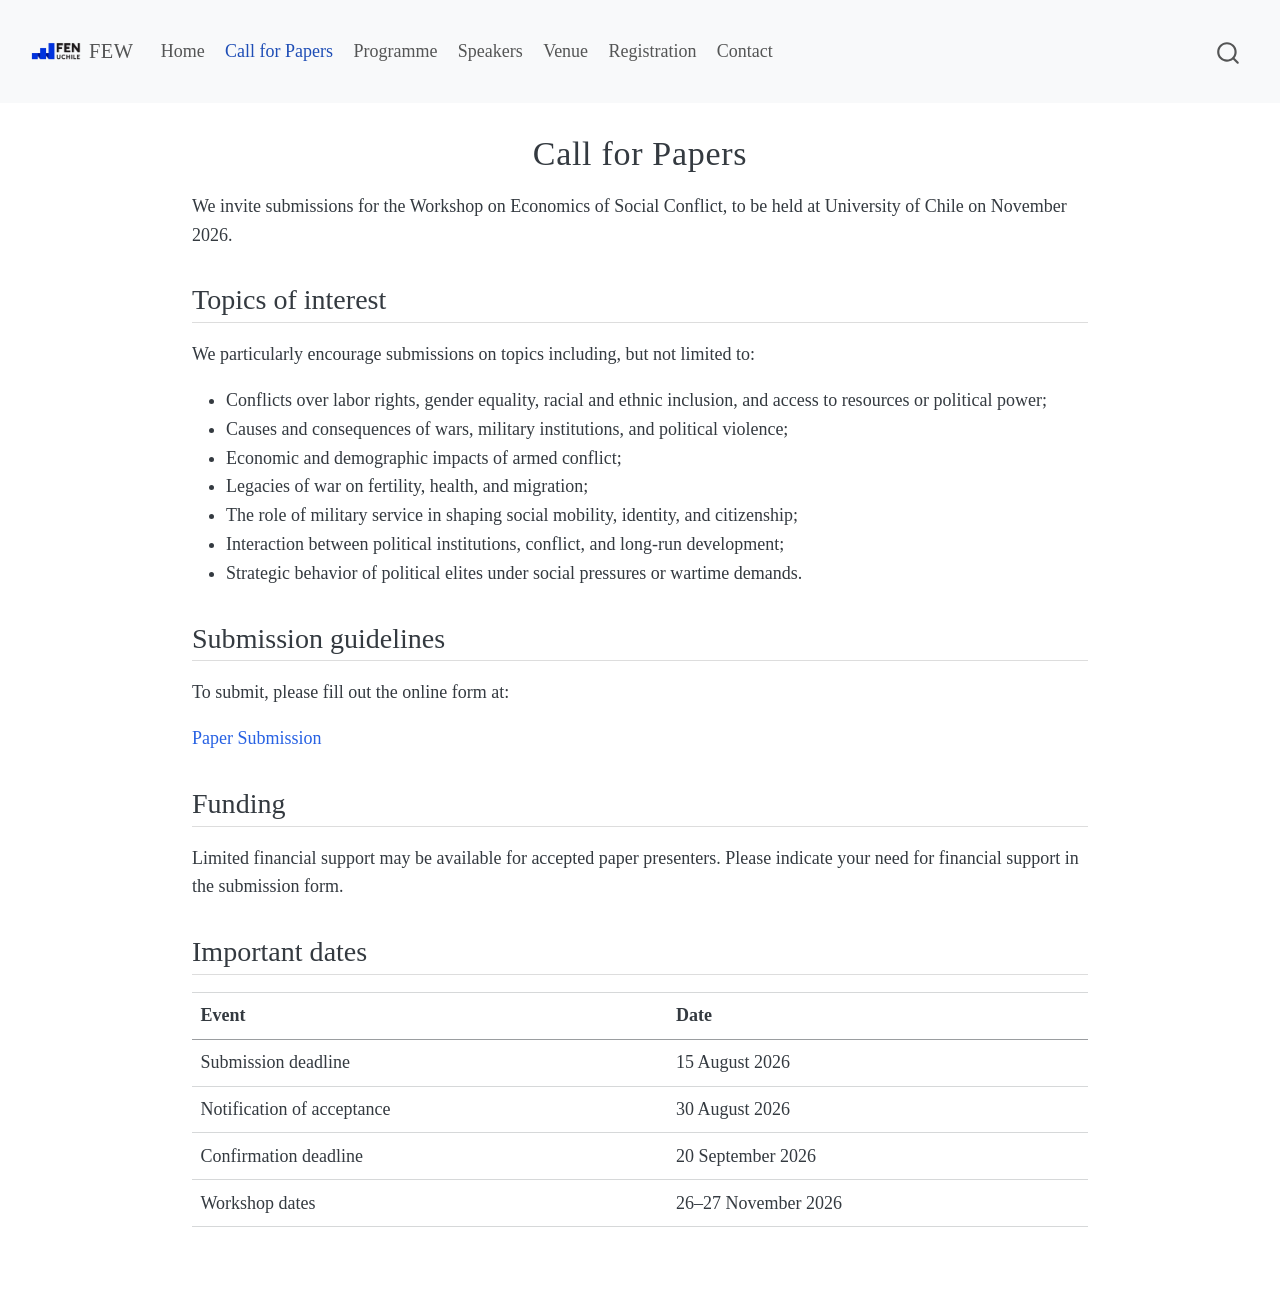
==== docs/call-for-papers.html @ 409d8952 "Add speaker photos" ====
<!DOCTYPE html>
<html xmlns="http://www.w3.org/1999/xhtml" lang="en" xml:lang="en"><head>

<meta charset="utf-8">
<meta name="generator" content="quarto-1.9.38">

<meta name="viewport" content="width=device-width, initial-scale=1.0, user-scalable=yes">


<title>Call for Papers – FEW</title>
<style>
/* Default styles provided by pandoc.
** See https://pandoc.org/MANUAL.html#variables-for-html for config info.
*/
code{white-space: pre-wrap;}
span.smallcaps{font-variant: small-caps;}
div.columns{display: flex; gap: min(4vw, 1.5em);}
div.column{flex: auto; overflow-x: auto;}
div.hanging-indent{margin-left: 1.5em; text-indent: -1.5em;}
ul.task-list{list-style: none;}
ul.task-list li input[type="checkbox"] {
  width: 0.8em;
  margin: 0 0.8em 0.2em -1em; /* quarto-specific, see https://github.com/quarto-dev/quarto-cli/issues/4556 */ 
  vertical-align: middle;
}
</style>


<script src="site_libs/quarto-nav/quarto-nav.js"></script>
<script src="site_libs/quarto-nav/headroom.min.js"></script>
<script src="site_libs/clipboard/clipboard.min.js"></script>
<script src="site_libs/quarto-search/autocomplete.umd.js"></script>
<script src="site_libs/quarto-search/fuse.min.js"></script>
<script src="site_libs/quarto-search/quarto-search.js"></script>
<meta name="quarto:offset" content="./">
<script src="site_libs/quarto-html/quarto.js" type="module"></script>
<script src="site_libs/quarto-html/tabsets/tabsets.js" type="module"></script>
<script src="site_libs/quarto-html/popper.min.js"></script>
<script src="site_libs/quarto-html/tippy.umd.min.js"></script>
<script src="site_libs/quarto-html/anchor.min.js"></script>
<link href="site_libs/quarto-html/tippy.css" rel="stylesheet">
<link href="site_libs/quarto-html/quarto-syntax-highlighting-15634bcf2e68342d4ad2dfa704d543f6.css" rel="stylesheet" id="quarto-text-highlighting-styles">
<script src="site_libs/bootstrap/bootstrap.min.js"></script>
<link href="site_libs/bootstrap/bootstrap-icons.css" rel="stylesheet">
<link href="site_libs/bootstrap/bootstrap-a0f9fd0d421825b736dc1bbcbcba2219.min.css" rel="stylesheet" append-hash="true" id="quarto-bootstrap" data-mode="light">
<script id="quarto-search-options" type="application/json">{
  "location": "navbar",
  "copy-button": false,
  "collapse-after": 3,
  "panel-placement": "end",
  "type": "overlay",
  "limit": 50,
  "keyboard-shortcut": [
    "f",
    "/",
    "s"
  ],
  "show-item-context": false,
  "language": {
    "search-no-results-text": "No results",
    "search-matching-documents-text": "matching documents",
    "search-copy-link-title": "Copy link to search",
    "search-hide-matches-text": "Hide additional matches",
    "search-more-match-text": "more match in this document",
    "search-more-matches-text": "more matches in this document",
    "search-clear-button-title": "Clear",
    "search-text-placeholder": "",
    "search-detached-cancel-button-title": "Cancel",
    "search-submit-button-title": "Submit",
    "search-label": "Search"
  }
}</script>


<link rel="stylesheet" href="styles.css">
</head>

<body class="nav-fixed quarto-light">

<div id="quarto-search-results"></div>
  <header id="quarto-header" class="headroom fixed-top">
    <nav class="navbar navbar-expand-lg " data-bs-theme="dark">
      <div class="navbar-container container-fluid">
      <div class="navbar-brand-container mx-auto">
    <a href="./index.html" class="navbar-brand navbar-brand-logo">
    <img src="./images/logo-university.png" alt="" class="navbar-logo light-content">
    <img src="./images/logo-university.png" alt="" class="navbar-logo dark-content">
    </a>
    <a class="navbar-brand" href="./index.html">
    <span class="navbar-title">FEW</span>
    </a>
  </div>
            <div id="quarto-search" class="" title="Search"></div>
          <button class="navbar-toggler" type="button" data-bs-toggle="collapse" data-bs-target="#navbarCollapse" aria-controls="navbarCollapse" role="menu" aria-expanded="false" aria-label="Toggle navigation" onclick="if (window.quartoToggleHeadroom) { window.quartoToggleHeadroom(); }">
  <span class="navbar-toggler-icon"></span>
</button>
          <div class="collapse navbar-collapse" id="navbarCollapse">
            <ul class="navbar-nav navbar-nav-scroll me-auto">
  <li class="nav-item">
    <a class="nav-link" href="./index.html"> 
<span class="menu-text">Home</span></a>
  </li>  
  <li class="nav-item">
    <a class="nav-link active" href="./call-for-papers.html" aria-current="page"> 
<span class="menu-text">Call for Papers</span></a>
  </li>  
  <li class="nav-item">
    <a class="nav-link" href="./programme.html"> 
<span class="menu-text">Programme</span></a>
  </li>  
  <li class="nav-item">
    <a class="nav-link" href="./speakers.html"> 
<span class="menu-text">Speakers</span></a>
  </li>  
  <li class="nav-item">
    <a class="nav-link" href="./venue.html"> 
<span class="menu-text">Venue</span></a>
  </li>  
  <li class="nav-item">
    <a class="nav-link" href="./registration.html"> 
<span class="menu-text">Registration</span></a>
  </li>  
  <li class="nav-item">
    <a class="nav-link" href="./contact.html"> 
<span class="menu-text">Contact</span></a>
  </li>  
</ul>
          </div> <!-- /navcollapse -->
            <div class="quarto-navbar-tools">
</div>
      </div> <!-- /container-fluid -->
    </nav>
</header>
<!-- content -->
<div id="quarto-content" class="quarto-container page-columns page-rows-contents page-layout-full page-navbar">
<!-- sidebar -->
<!-- margin-sidebar -->
    
<!-- main -->
<main class="content column-page" id="quarto-document-content">

<header id="title-block-header" class="quarto-title-block default">
<div class="quarto-title">
<h1 class="title">Call for Papers</h1>
</div>



<div class="quarto-title-meta column-page">

    
  
    
  </div>
  


</header>


<p>We invite submissions for the Workshop on Economics of Social Conflict, to be held at University of Chile on November 2026.</p>
<section id="topics-of-interest" class="level2">
<h2 class="anchored" data-anchor-id="topics-of-interest">Topics of interest</h2>
<p>We particularly encourage submissions on topics including, but not limited to:</p>
<ul>
<li>Conflicts over labor rights, gender equality, racial and ethnic inclusion, and access to resources or political power;</li>
<li>Causes and consequences of wars, military institutions, and political violence;</li>
<li>Economic and demographic impacts of armed conflict;</li>
<li>Legacies of war on fertility, health, and migration;</li>
<li>The role of military service in shaping social mobility, identity, and citizenship;</li>
<li>Interaction between political institutions, conflict, and long-run development;</li>
<li>Strategic behavior of political elites under social pressures or wartime demands.</li>
</ul>
</section>
<section id="submission-guidelines" class="level2">
<h2 class="anchored" data-anchor-id="submission-guidelines">Submission guidelines</h2>
<p>To submit, please fill out the online form at:</p>
<p><a href="https://docs.google.com/forms/d/e/1FAIpQLSemsPAlK0nQ_QhdNoiLxHG3oli-oVkK5oGdV4VPwwL_C8TURw/viewform?usp=dialog">Paper Submission</a></p>
</section>
<section id="funding" class="level2">
<h2 class="anchored" data-anchor-id="funding">Funding</h2>
<p>Limited financial support may be available for accepted paper presenters. Please indicate your need for financial support in the submission form.</p>
</section>
<section id="important-dates" class="level2">
<h2 class="anchored" data-anchor-id="important-dates">Important dates</h2>
<table class="caption-top table">
<thead>
<tr class="header">
<th>Event</th>
<th>Date</th>
</tr>
</thead>
<tbody>
<tr class="odd">
<td>Submission deadline</td>
<td>15 August 2026</td>
</tr>
<tr class="even">
<td>Notification of acceptance</td>
<td>30 August 2026</td>
</tr>
<tr class="odd">
<td>Confirmation deadline</td>
<td>20 September 2026</td>
</tr>
<tr class="even">
<td>Workshop dates</td>
<td>26–27 November 2026</td>
</tr>
</tbody>
</table>


</section>

</main> <!-- /main -->
<script id="quarto-html-after-body" type="application/javascript">
  window.document.addEventListener("DOMContentLoaded", function (event) {
    const icon = "";
    const anchorJS = new window.AnchorJS();
    anchorJS.options = {
      placement: 'right',
      icon: icon
    };
    anchorJS.add('.anchored');
    const isCodeAnnotation = (el) => {
      for (const clz of el.classList) {
        if (clz.startsWith('code-annotation-')) {                     
          return true;
        }
      }
      return false;
    }
    const onCopySuccess = function(e) {
      // button target
      const button = e.trigger;
      // don't keep focus
      button.blur();
      // flash "checked"
      button.classList.add('code-copy-button-checked');
      var currentTitle = button.getAttribute("title");
      button.setAttribute("title", "Copied!");
      let tooltip;
      if (window.bootstrap) {
        button.setAttribute("data-bs-toggle", "tooltip");
        button.setAttribute("data-bs-placement", "left");
        button.setAttribute("data-bs-title", "Copied!");
        tooltip = new bootstrap.Tooltip(button, 
          { trigger: "manual", 
            customClass: "code-copy-button-tooltip",
            offset: [0, -8]});
        tooltip.show();    
      }
      setTimeout(function() {
        if (tooltip) {
          tooltip.hide();
          button.removeAttribute("data-bs-title");
          button.removeAttribute("data-bs-toggle");
          button.removeAttribute("data-bs-placement");
        }
        button.setAttribute("title", currentTitle);
        button.classList.remove('code-copy-button-checked');
      }, 1000);
      // clear code selection
      e.clearSelection();
    }
    const getTextToCopy = function(trigger) {
      const outerScaffold = trigger.parentElement.cloneNode(true);
      const codeEl = outerScaffold.querySelector('code');
      for (const childEl of codeEl.children) {
        if (isCodeAnnotation(childEl)) {
          childEl.remove();
        }
      }
      return codeEl.innerText;
    }
    const clipboard = new window.ClipboardJS('.code-copy-button:not([data-in-quarto-modal])', {
      text: getTextToCopy
    });
    clipboard.on('success', onCopySuccess);
    if (window.document.getElementById('quarto-embedded-source-code-modal')) {
      const clipboardModal = new window.ClipboardJS('.code-copy-button[data-in-quarto-modal]', {
        text: getTextToCopy,
        container: window.document.getElementById('quarto-embedded-source-code-modal')
      });
      clipboardModal.on('success', onCopySuccess);
    }
      var localhostRegex = new RegExp(/^(?:http|https):\/\/localhost\:?[0-9]*\//);
      var mailtoRegex = new RegExp(/^mailto:/);
        var filterRegex = new RegExp('/' + window.location.host + '/');
      var isInternal = (href) => {
          return filterRegex.test(href) || localhostRegex.test(href) || mailtoRegex.test(href);
      }
      // Inspect non-navigation links and adorn them if external
     var links = window.document.querySelectorAll('a[href]:not(.nav-link):not(.navbar-brand):not(.toc-action):not(.sidebar-link):not(.sidebar-item-toggle):not(.pagination-link):not(.no-external):not([aria-hidden]):not(.dropdown-item):not(.quarto-navigation-tool):not(.about-link)');
      for (var i=0; i<links.length; i++) {
        const link = links[i];
        if (!isInternal(link.href)) {
          // undo the damage that might have been done by quarto-nav.js in the case of
          // links that we want to consider external
          if (link.dataset.originalHref !== undefined) {
            link.href = link.dataset.originalHref;
          }
        }
      }
    function tippyHover(el, contentFn, onTriggerFn, onUntriggerFn) {
      const config = {
        allowHTML: true,
        maxWidth: 500,
        delay: 100,
        arrow: false,
        appendTo: function(el) {
            return el.parentElement;
        },
        interactive: true,
        interactiveBorder: 10,
        theme: 'quarto',
        placement: 'bottom-start',
      };
      if (contentFn) {
        config.content = contentFn;
      }
      if (onTriggerFn) {
        config.onTrigger = onTriggerFn;
      }
      if (onUntriggerFn) {
        config.onUntrigger = onUntriggerFn;
      }
      window.tippy(el, config); 
    }
    const noterefs = window.document.querySelectorAll('a[role="doc-noteref"]');
    for (var i=0; i<noterefs.length; i++) {
      const ref = noterefs[i];
      tippyHover(ref, function() {
        // use id or data attribute instead here
        let href = ref.getAttribute('data-footnote-href') || ref.getAttribute('href');
        try { href = new URL(href).hash; } catch {}
        const id = href.replace(/^#\/?/, "");
        const note = window.document.getElementById(id);
        if (note) {
          return note.innerHTML;
        } else {
          return "";
        }
      });
    }
    const xrefs = window.document.querySelectorAll('a.quarto-xref');
    const processXRef = (id, note) => {
      // Strip column container classes
      const stripColumnClz = (el) => {
        el.classList.remove("page-full", "page-columns");
        if (el.children) {
          for (const child of el.children) {
            stripColumnClz(child);
          }
        }
      }
      stripColumnClz(note)
      if (id === null || id.startsWith('sec-')) {
        // Special case sections, only their first couple elements
        const container = document.createElement("div");
        if (note.children && note.children.length > 2) {
          container.appendChild(note.children[0].cloneNode(true));
          for (let i = 1; i < note.children.length; i++) {
            const child = note.children[i];
            if (child.tagName === "P" && child.innerText === "") {
              continue;
            } else {
              container.appendChild(child.cloneNode(true));
              break;
            }
          }
          if (window.Quarto?.typesetMath) {
            window.Quarto.typesetMath(container);
          }
          return container.innerHTML
        } else {
          if (window.Quarto?.typesetMath) {
            window.Quarto.typesetMath(note);
          }
          return note.innerHTML;
        }
      } else {
        // Remove any anchor links if they are present
        const anchorLink = note.querySelector('a.anchorjs-link');
        if (anchorLink) {
          anchorLink.remove();
        }
        if (window.Quarto?.typesetMath) {
          window.Quarto.typesetMath(note);
        }
        if (note.classList.contains("callout")) {
          return note.outerHTML;
        } else {
          return note.innerHTML;
        }
      }
    }
    for (var i=0; i<xrefs.length; i++) {
      const xref = xrefs[i];
      tippyHover(xref, undefined, function(instance) {
        instance.disable();
        let url = xref.getAttribute('href');
        let hash = undefined; 
        if (url.startsWith('#')) {
          hash = url;
        } else {
          try { hash = new URL(url).hash; } catch {}
        }
        if (hash) {
          const id = hash.replace(/^#\/?/, "");
          const note = window.document.getElementById(id);
          if (note !== null) {
            try {
              const html = processXRef(id, note.cloneNode(true));
              instance.setContent(html);
            } finally {
              instance.enable();
              instance.show();
            }
          } else {
            // See if we can fetch this
            fetch(url.split('#')[0])
            .then(res => res.text())
            .then(html => {
              const parser = new DOMParser();
              const htmlDoc = parser.parseFromString(html, "text/html");
              const note = htmlDoc.getElementById(id);
              if (note !== null) {
                const html = processXRef(id, note);
                instance.setContent(html);
              } 
            }).finally(() => {
              instance.enable();
              instance.show();
            });
          }
        } else {
          // See if we can fetch a full url (with no hash to target)
          // This is a special case and we should probably do some content thinning / targeting
          fetch(url)
          .then(res => res.text())
          .then(html => {
            const parser = new DOMParser();
            const htmlDoc = parser.parseFromString(html, "text/html");
            const note = htmlDoc.querySelector('main.content');
            if (note !== null) {
              // This should only happen for chapter cross references
              // (since there is no id in the URL)
              // remove the first header
              if (note.children.length > 0 && note.children[0].tagName === "HEADER") {
                note.children[0].remove();
              }
              const html = processXRef(null, note);
              instance.setContent(html);
            } 
          }).finally(() => {
            instance.enable();
            instance.show();
          });
        }
      }, function(instance) {
      });
    }
        let selectedAnnoteEl;
        const selectorForAnnotation = ( cell, annotation) => {
          let cellAttr = 'data-code-cell="' + cell + '"';
          let lineAttr = 'data-code-annotation="' +  annotation + '"';
          const selector = 'span[' + cellAttr + '][' + lineAttr + ']';
          return selector;
        }
        const selectCodeLines = (annoteEl) => {
          const doc = window.document;
          const targetCell = annoteEl.getAttribute("data-target-cell");
          const targetAnnotation = annoteEl.getAttribute("data-target-annotation");
          const annoteSpan = window.document.querySelector(selectorForAnnotation(targetCell, targetAnnotation));
          const lines = annoteSpan.getAttribute("data-code-lines").split(",");
          const lineIds = lines.map((line) => {
            return targetCell + "-" + line;
          })
          let top = null;
          let height = null;
          let parent = null;
          if (lineIds.length > 0) {
              //compute the position of the single el (top and bottom and make a div)
              const el = window.document.getElementById(lineIds[0]);
              top = el.offsetTop;
              height = el.offsetHeight;
              parent = el.parentElement.parentElement;
            if (lineIds.length > 1) {
              const lastEl = window.document.getElementById(lineIds[lineIds.length - 1]);
              const bottom = lastEl.offsetTop + lastEl.offsetHeight;
              height = bottom - top;
            }
            if (top !== null && height !== null && parent !== null) {
              // cook up a div (if necessary) and position it 
              let div = window.document.getElementById("code-annotation-line-highlight");
              if (div === null) {
                div = window.document.createElement("div");
                div.setAttribute("id", "code-annotation-line-highlight");
                div.style.position = 'absolute';
                parent.appendChild(div);
              }
              div.style.top = top - 2 + "px";
              div.style.height = height + 4 + "px";
              div.style.left = 0;
              let gutterDiv = window.document.getElementById("code-annotation-line-highlight-gutter");
              if (gutterDiv === null) {
                gutterDiv = window.document.createElement("div");
                gutterDiv.setAttribute("id", "code-annotation-line-highlight-gutter");
                gutterDiv.style.position = 'absolute';
                const codeCell = window.document.getElementById(targetCell);
                const gutter = codeCell.querySelector('.code-annotation-gutter');
                gutter.appendChild(gutterDiv);
              }
              gutterDiv.style.top = top - 2 + "px";
              gutterDiv.style.height = height + 4 + "px";
            }
            selectedAnnoteEl = annoteEl;
          }
        };
        const unselectCodeLines = () => {
          const elementsIds = ["code-annotation-line-highlight", "code-annotation-line-highlight-gutter"];
          elementsIds.forEach((elId) => {
            const div = window.document.getElementById(elId);
            if (div) {
              div.remove();
            }
          });
          selectedAnnoteEl = undefined;
        };
          // Handle positioning of the toggle
      window.addEventListener(
        "resize",
        throttle(() => {
          elRect = undefined;
          if (selectedAnnoteEl) {
            selectCodeLines(selectedAnnoteEl);
          }
        }, 10)
      );
      function throttle(fn, ms) {
      let throttle = false;
      let timer;
        return (...args) => {
          if(!throttle) { // first call gets through
              fn.apply(this, args);
              throttle = true;
          } else { // all the others get throttled
              if(timer) clearTimeout(timer); // cancel #2
              timer = setTimeout(() => {
                fn.apply(this, args);
                timer = throttle = false;
              }, ms);
          }
        };
      }
        // Attach click handler to the DT
        const annoteDls = window.document.querySelectorAll('dt[data-target-cell]');
        for (const annoteDlNode of annoteDls) {
          annoteDlNode.addEventListener('click', (event) => {
            const clickedEl = event.target;
            if (clickedEl !== selectedAnnoteEl) {
              unselectCodeLines();
              const activeEl = window.document.querySelector('dt[data-target-cell].code-annotation-active');
              if (activeEl) {
                activeEl.classList.remove('code-annotation-active');
              }
              selectCodeLines(clickedEl);
              clickedEl.classList.add('code-annotation-active');
            } else {
              // Unselect the line
              unselectCodeLines();
              clickedEl.classList.remove('code-annotation-active');
            }
          });
        }
    const findCites = (el) => {
      const parentEl = el.parentElement;
      if (parentEl) {
        const cites = parentEl.dataset.cites;
        if (cites) {
          return {
            el,
            cites: cites.split(' ')
          };
        } else {
          return findCites(el.parentElement)
        }
      } else {
        return undefined;
      }
    };
    var bibliorefs = window.document.querySelectorAll('a[role="doc-biblioref"]');
    for (var i=0; i<bibliorefs.length; i++) {
      const ref = bibliorefs[i];
      const citeInfo = findCites(ref);
      if (citeInfo) {
        tippyHover(citeInfo.el, function() {
          var popup = window.document.createElement('div');
          citeInfo.cites.forEach(function(cite) {
            var citeDiv = window.document.createElement('div');
            citeDiv.classList.add('hanging-indent');
            citeDiv.classList.add('csl-entry');
            var biblioDiv = window.document.getElementById('ref-' + cite);
            if (biblioDiv) {
              citeDiv.innerHTML = biblioDiv.innerHTML;
            }
            popup.appendChild(citeDiv);
          });
          return popup.innerHTML;
        });
      }
    }
  });
  </script>
</div> <!-- /content -->




</body></html>
---- docs/site_libs/quarto-html/tippy.css ----
.tippy-box[data-animation=fade][data-state=hidden]{opacity:0}[data-tippy-root]{max-width:calc(100vw - 10px)}.tippy-box{position:relative;background-color:#333;color:#fff;border-radius:4px;font-size:14px;line-height:1.4;white-space:normal;outline:0;transition-property:transform,visibility,opacity}.tippy-box[data-placement^=top]>.tippy-arrow{bottom:0}.tippy-box[data-placement^=top]>.tippy-arrow:before{bottom:-7px;left:0;border-width:8px 8px 0;border-top-color:initial;transform-origin:center top}.tippy-box[data-placement^=bottom]>.tippy-arrow{top:0}.tippy-box[data-placement^=bottom]>.tippy-arrow:before{top:-7px;left:0;border-width:0 8px 8px;border-bottom-color:initial;transform-origin:center bottom}.tippy-box[data-placement^=left]>.tippy-arrow{right:0}.tippy-box[data-placement^=left]>.tippy-arrow:before{border-width:8px 0 8px 8px;border-left-color:initial;right:-7px;transform-origin:center left}.tippy-box[data-placement^=right]>.tippy-arrow{left:0}.tippy-box[data-placement^=right]>.tippy-arrow:before{left:-7px;border-width:8px 8px 8px 0;border-right-color:initial;transform-origin:center right}.tippy-box[data-inertia][data-state=visible]{transition-timing-function:cubic-bezier(.54,1.5,.38,1.11)}.tippy-arrow{width:16px;height:16px;color:#333}.tippy-arrow:before{content:"";position:absolute;border-color:transparent;border-style:solid}.tippy-content{position:relative;padding:5px 9px;z-index:1}
---- docs/site_libs/quarto-html/quarto-syntax-highlighting-15634bcf2e68342d4ad2dfa704d543f6.css ----
/* quarto syntax highlight colors */
:root {
  --quarto-hl-ot-color: #003B4F;
  --quarto-hl-at-color: #657422;
  --quarto-hl-ss-color: #20794D;
  --quarto-hl-an-color: #5E5E5E;
  --quarto-hl-fu-color: #4758AB;
  --quarto-hl-st-color: #20794D;
  --quarto-hl-cf-color: #003B4F;
  --quarto-hl-op-color: #5E5E5E;
  --quarto-hl-er-color: #AD0000;
  --quarto-hl-bn-color: #AD0000;
  --quarto-hl-al-color: #AD0000;
  --quarto-hl-va-color: #111111;
  --quarto-hl-bu-color: inherit;
  --quarto-hl-ex-color: inherit;
  --quarto-hl-pp-color: #AD0000;
  --quarto-hl-in-color: #5E5E5E;
  --quarto-hl-vs-color: #20794D;
  --quarto-hl-wa-color: #5E5E5E;
  --quarto-hl-do-color: #5E5E5E;
  --quarto-hl-im-color: #00769E;
  --quarto-hl-ch-color: #20794D;
  --quarto-hl-dt-color: #AD0000;
  --quarto-hl-fl-color: #AD0000;
  --quarto-hl-co-color: #5E5E5E;
  --quarto-hl-cv-color: #5E5E5E;
  --quarto-hl-cn-color: #8f5902;
  --quarto-hl-sc-color: #5E5E5E;
  --quarto-hl-dv-color: #AD0000;
  --quarto-hl-kw-color: #003B4F;
}

/* other quarto variables */
:root {
  --quarto-font-monospace: SFMono-Regular, Menlo, Monaco, Consolas, "Liberation Mono", "Courier New", monospace;
}

/* syntax highlight based on Pandoc's rules */
pre > code.sourceCode > span {
  color: #003B4F;
}

code.sourceCode > span {
  color: #003B4F;
}

div.sourceCode,
div.sourceCode pre.sourceCode {
  color: #003B4F;
}

/* Normal */
code span {
  color: #003B4F;
}

/* Alert */
code span.al {
  color: #AD0000;
  font-style: inherit;
}

/* Annotation */
code span.an {
  color: #5E5E5E;
  font-style: inherit;
}

/* Attribute */
code span.at {
  color: #657422;
  font-style: inherit;
}

/* BaseN */
code span.bn {
  color: #AD0000;
  font-style: inherit;
}

/* BuiltIn */
code span.bu {
  font-style: inherit;
}

/* ControlFlow */
code span.cf {
  color: #003B4F;
  font-weight: bold;
  font-style: inherit;
}

/* Char */
code span.ch {
  color: #20794D;
  font-style: inherit;
}

/* Constant */
code span.cn {
  color: #8f5902;
  font-style: inherit;
}

/* Comment */
code span.co {
  color: #5E5E5E;
  font-style: inherit;
}

/* CommentVar */
code span.cv {
  color: #5E5E5E;
  font-style: italic;
}

/* Documentation */
code span.do {
  color: #5E5E5E;
  font-style: italic;
}

/* DataType */
code span.dt {
  color: #AD0000;
  font-style: inherit;
}

/* DecVal */
code span.dv {
  color: #AD0000;
  font-style: inherit;
}

/* Error */
code span.er {
  color: #AD0000;
  font-style: inherit;
}

/* Extension */
code span.ex {
  font-style: inherit;
}

/* Float */
code span.fl {
  color: #AD0000;
  font-style: inherit;
}

/* Function */
code span.fu {
  color: #4758AB;
  font-style: inherit;
}

/* Import */
code span.im {
  color: #00769E;
  font-style: inherit;
}

/* Information */
code span.in {
  color: #5E5E5E;
  font-style: inherit;
}

/* Keyword */
code span.kw {
  color: #003B4F;
  font-weight: bold;
  font-style: inherit;
}

/* Operator */
code span.op {
  color: #5E5E5E;
  font-style: inherit;
}

/* Other */
code span.ot {
  color: #003B4F;
  font-style: inherit;
}

/* Preprocessor */
code span.pp {
  color: #AD0000;
  font-style: inherit;
}

/* SpecialChar */
code span.sc {
  color: #5E5E5E;
  font-style: inherit;
}

/* SpecialString */
code span.ss {
  color: #20794D;
  font-style: inherit;
}

/* String */
code span.st {
  color: #20794D;
  font-style: inherit;
}

/* Variable */
code span.va {
  color: #111111;
  font-style: inherit;
}

/* VerbatimString */
code span.vs {
  color: #20794D;
  font-style: inherit;
}

/* Warning */
code span.wa {
  color: #5E5E5E;
  font-style: italic;
}

.prevent-inlining {
  content: "</";
}

/*# sourceMappingURL=f23921c56f73e400b49028c9186a1aa0.css.map */
---- docs/styles.css ----
body {
  font-family: Georgia, "Times New Roman", serif;
  max-width: 950px;
  margin: auto;
  line-height: 1.6;
  font-size: 18px;
}

h1 {
  font-weight: normal;
  letter-spacing: 0.7px;
  text-align: center;
  margin-top: 2rem;
  margin-bottom: 2rem;
}

h2 {
  font-weight: normal;
  margin-top: 2rem;
  border-bottom: 1px solid #ddd;
  padding-bottom: 0.3rem;
}

h3 {
  font-weight: normal;
  margin-top: 1.5rem;
}

.navbar-title {
  font-size: 1.2rem;
  letter-spacing: 0.5px;
}

img {
  max-width: 100%;
  height: auto;
  display: block;
  margin: 1.5rem auto;
}

table {
  width: 100%;
  margin-top: 1rem;
  margin-bottom: 1rem;
}

a {
  text-decoration: none;
}

a:hover {
  text-decoration: underline;
}

blockquote {
  font-style: italic;
  border-left: 3px solid #ccc;
  padding-left: 1rem;
}

.speaker-photo {
  border-radius: 50%;
  object-fit: cover;
}
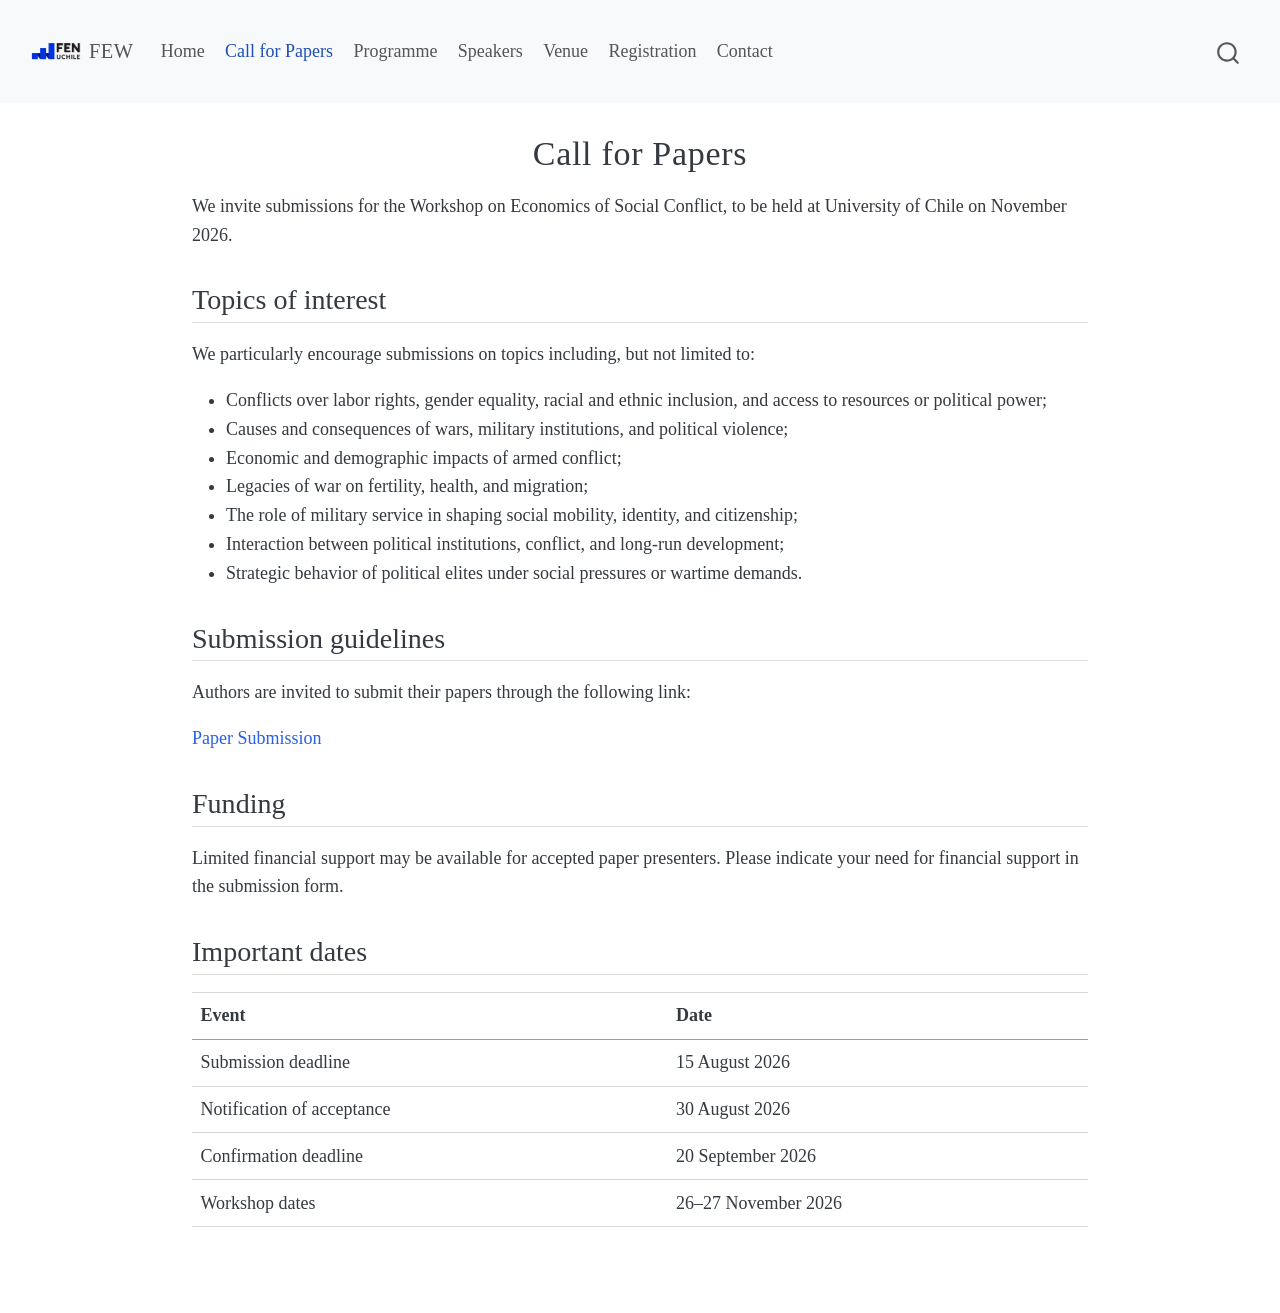
==== commit c36d8e61: "Add speaker photos" ====
--- a/docs/call-for-papers.html
+++ b/docs/call-for-papers.html
@@ -174,8 +174,8 @@
 </section>
 <section id="submission-guidelines" class="level2">
 <h2 class="anchored" data-anchor-id="submission-guidelines">Submission guidelines</h2>
-<p>To submit, please fill out the online form at:</p>
-<p><a href="https://docs.google.com/forms/d/e/1FAIpQLSemsPAlK0nQ_QhdNoiLxHG3oli-oVkK5oGdV4VPwwL_C8TURw/viewform?usp=dialog">Paper Submission</a></p>
+<p>Authors are invited to submit their papers through the following link:</p>
+<p><a href="https://docs.google.com/forms/d/e/1FAIpQLSemsPAlK0nQ_QhdNoiLxHG3oli-oVkK5oGdV4VPwwL_C8TURw/viewform?usp=dialog" target="_blank">Paper Submission</a></p>
 </section>
 <section id="funding" class="level2">
 <h2 class="anchored" data-anchor-id="funding">Funding</h2>
--- a/docs/styles.css
+++ b/docs/styles.css
@@ -58,7 +58,11 @@
   padding-left: 1rem;
 }
 
+.columns {
+  align-items: flex-start;
+}
+
 .speaker-photo {
-  border-radius: 50%;
-  object-fit: cover;
+  display: block;
+  margin-top: 0;
 }
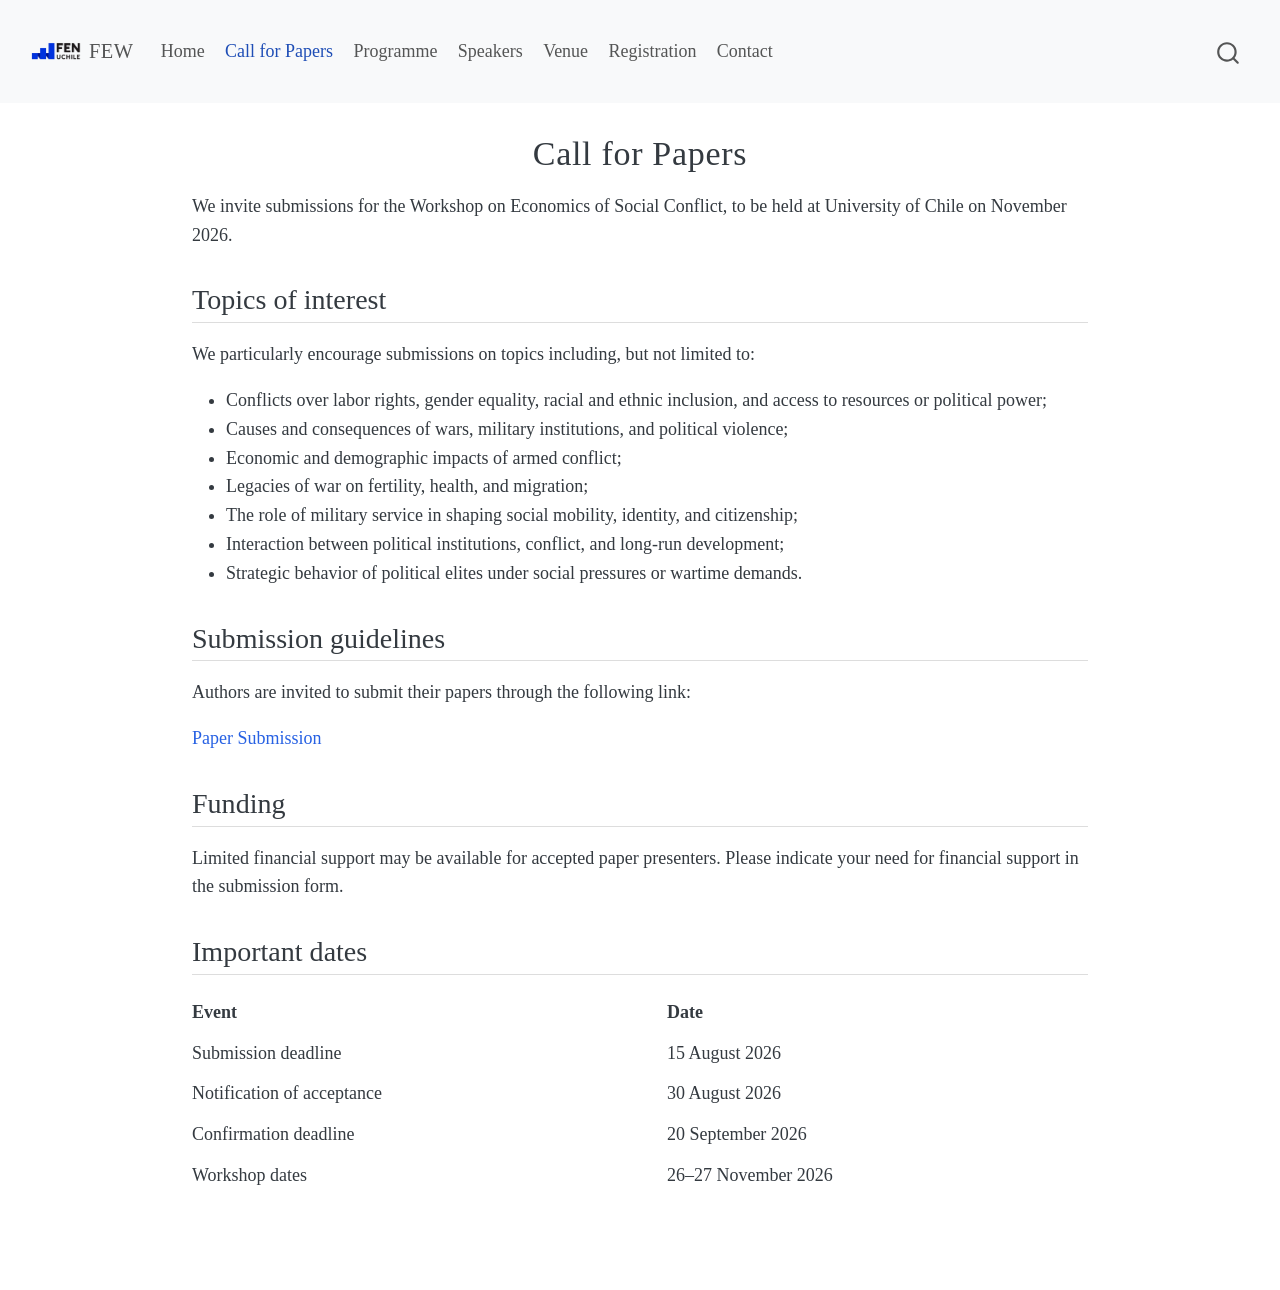
==== commit aed94f7f: "Align speaker photos with bios" ====
--- a/docs/call-for-papers.html
+++ b/docs/call-for-papers.html
@@ -183,29 +183,49 @@
 </section>
 <section id="important-dates" class="level2">
 <h2 class="anchored" data-anchor-id="important-dates">Important dates</h2>
-<table class="caption-top table">
+<table class="important-dates-table">
 <thead>
-<tr class="header">
-<th>Event</th>
-<th>Date</th>
+<tr>
+<th>
+Event
+</th>
+<th>
+Date
+</th>
 </tr>
 </thead>
 <tbody>
-<tr class="odd">
-<td>Submission deadline</td>
-<td>15 August 2026</td>
+<tr>
+<td>
+Submission deadline
+</td>
+<td>
+15 August 2026
+</td>
 </tr>
-<tr class="even">
-<td>Notification of acceptance</td>
-<td>30 August 2026</td>
+<tr>
+<td>
+Notification of acceptance
+</td>
+<td>
+30 August 2026
+</td>
 </tr>
-<tr class="odd">
-<td>Confirmation deadline</td>
-<td>20 September 2026</td>
+<tr>
+<td>
+Confirmation deadline
+</td>
+<td>
+20 September 2026
+</td>
 </tr>
-<tr class="even">
-<td>Workshop dates</td>
-<td>26–27 November 2026</td>
+<tr>
+<td>
+Workshop dates
+</td>
+<td>
+26–27 November 2026
+</td>
 </tr>
 </tbody>
 </table>
--- a/docs/styles.css
+++ b/docs/styles.css
@@ -65,4 +65,92 @@
 .speaker-photo {
   display: block;
   margin-top: 0;
-}+}
+
+.speaker-card {
+  display: flex;
+  align-items: flex-start;
+  gap: 2.5rem;
+  margin-bottom: 3rem;
+}
+
+.speaker-bio {
+  flex: 1;
+  min-width: 0;
+}
+
+.speaker-photo-box {
+  flex: 0 0 220px;
+  text-align: center;
+}
+
+.speaker-photo {
+  width: 180px;
+  height: 180px;
+  object-fit: cover;
+  border-radius: 50%;
+  display: block;
+  margin: 0 auto;
+}
+
+/* For phones/tablets */
+@media (max-width: 768px) {
+  .speaker-card {
+    flex-direction: column;
+  }
+
+  .speaker-photo-box {
+    flex: none;
+    width: 100%;
+  }
+}
+
+/* Banner caption */
+.banner-caption {
+  text-align: center;
+  font-size: 0.9rem;
+  color: #666;
+  margin-top: -1rem;
+  margin-bottom: 1.5rem;
+  font-style: italic;
+}
+
+/* Important dates table: remove horizontal rules */
+.important-dates table {
+  width: 100%;
+  border-collapse: collapse;
+  border-top: none !important;
+  border-bottom: 1px solid #ddd !important;
+}
+
+.important-dates th,
+.important-dates td {
+  border: none !important;
+  padding: 0.35rem 1.25rem 0.35rem 0;
+}
+
+.important-dates thead tr {
+  border-bottom: 1px solid #ddd !important;
+}
+
+.important-dates tbody tr {
+  border: none !important;
+}
+
+.important-dates tbody tr:last-child {
+  border-bottom: 1px solid #ddd !important;
+}
+.important-dates-table {
+  border-collapse: collapse;
+  width: 100%;
+}
+
+.important-dates-table th,
+.important-dates-table td {
+  padding: 0.35rem 1.25rem 0.35rem 0;
+}
+
+/* Align speaker photos with the speaker name/bio in the current columns layout */
+.columns .speaker-photo {
+  margin-top: 1.5rem;
+}
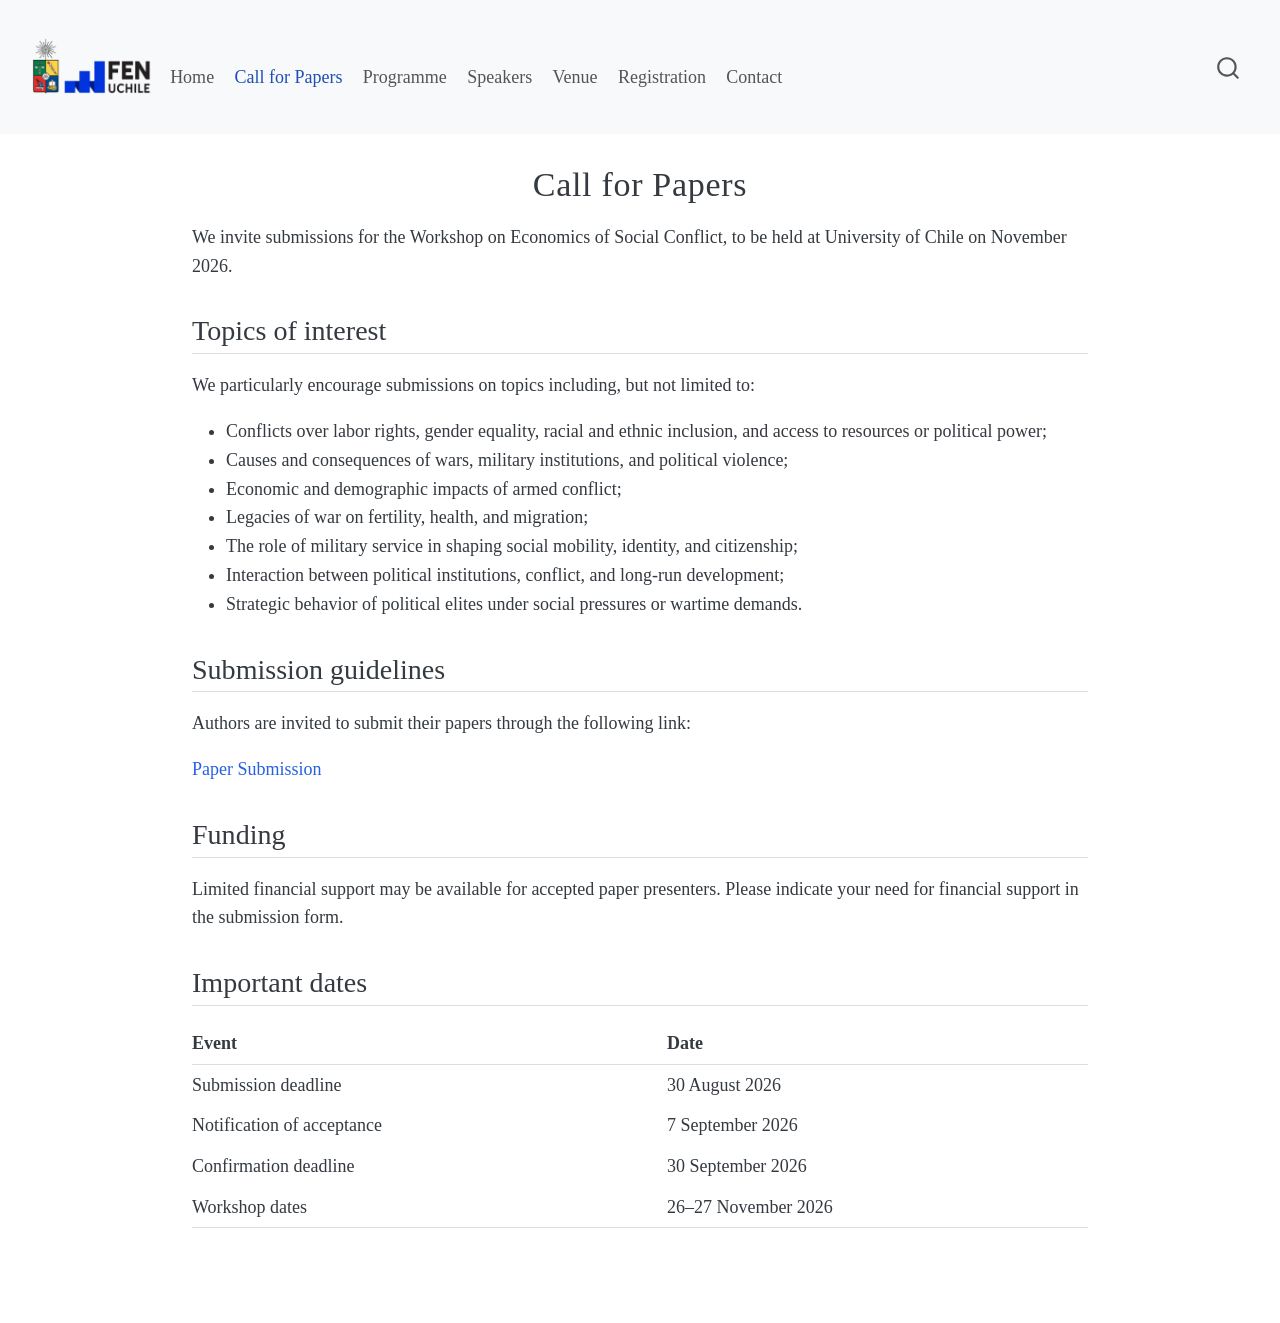
==== commit 9b988944: "Update homepage, call for papers, styles, and images" ====
--- a/docs/call-for-papers.html
+++ b/docs/call-for-papers.html
@@ -83,11 +83,8 @@
       <div class="navbar-container container-fluid">
       <div class="navbar-brand-container mx-auto">
     <a href="./index.html" class="navbar-brand navbar-brand-logo">
-    <img src="./images/logo-university.png" alt="" class="navbar-logo light-content">
-    <img src="./images/logo-university.png" alt="" class="navbar-logo dark-content">
-    </a>
-    <a class="navbar-brand" href="./index.html">
-    <span class="navbar-title">FEW</span>
+    <img src="./images/logo-university1.png" alt="" class="navbar-logo light-content">
+    <img src="./images/logo-university1.png" alt="" class="navbar-logo dark-content">
     </a>
   </div>
             <div id="quarto-search" class="" title="Search"></div>
@@ -200,7 +197,7 @@
 Submission deadline
 </td>
 <td>
-15 August 2026
+30 August 2026
 </td>
 </tr>
 <tr>
@@ -208,7 +205,7 @@
 Notification of acceptance
 </td>
 <td>
-30 August 2026
+7 September 2026
 </td>
 </tr>
 <tr>
@@ -216,7 +213,7 @@
 Confirmation deadline
 </td>
 <td>
-20 September 2026
+30 September 2026
 </td>
 </tr>
 <tr>
--- a/docs/styles.css
+++ b/docs/styles.css
@@ -82,6 +82,7 @@
 .speaker-photo-box {
   flex: 0 0 220px;
   text-align: center;
+  padding-top: 2rem;
 }
 
 .speaker-photo {
@@ -105,52 +106,69 @@
   }
 }
 
+.banner-img {
+  width: 100%;
+  height: auto;
+  display: block;
+}
+
 /* Banner caption */
 .banner-caption {
-  text-align: center;
-  font-size: 0.9rem;
+  text-align: right;
+  font-size: 0.7rem;
   color: #666;
   margin-top: -1rem;
   margin-bottom: 1.5rem;
   font-style: italic;
 }
 
-/* Important dates table: remove horizontal rules */
-.important-dates table {
+/* Important dates table: keep only the header and final horizontal rules */
+.important-dates-table {
   width: 100%;
   border-collapse: collapse;
   border-top: none !important;
   border-bottom: 1px solid #ddd !important;
+  margin-top: 1rem;
+  margin-bottom: 1rem;
 }
 
-.important-dates th,
-.important-dates td {
+.important-dates-table th,
+.important-dates-table td {
   border: none !important;
   padding: 0.35rem 1.25rem 0.35rem 0;
 }
 
-.important-dates thead tr {
+.important-dates-table thead tr {
   border-bottom: 1px solid #ddd !important;
 }
 
-.important-dates tbody tr {
+.important-dates-table tbody tr {
   border: none !important;
 }
 
-.important-dates tbody tr:last-child {
+.important-dates-table tbody tr:last-child {
   border-bottom: 1px solid #ddd !important;
 }
-.important-dates-table {
-  border-collapse: collapse;
-  width: 100%;
+
+.quarto-title .subtitle {
+  text-align: center;
 }
 
-.important-dates-table th,
-.important-dates-table td {
-  padding: 0.35rem 1.25rem 0.35rem 0;
+.navbar-brand img,
+.navbar-logo {
+  max-height: 55px;
+  width: auto;
 }
 
-/* Align speaker photos with the speaker name/bio in the current columns layout */
-.columns .speaker-photo {
-  margin-top: 1.5rem;
+/* Vertically align navbar links with the logo */
+.navbar .navbar-nav {
+  align-items: center;
 }
+
+.navbar .nav-link {
+  display: flex;
+  align-items: center;
+  padding-top: 0;
+  padding-bottom: 0;
+  transform: translateY(10px);
+}
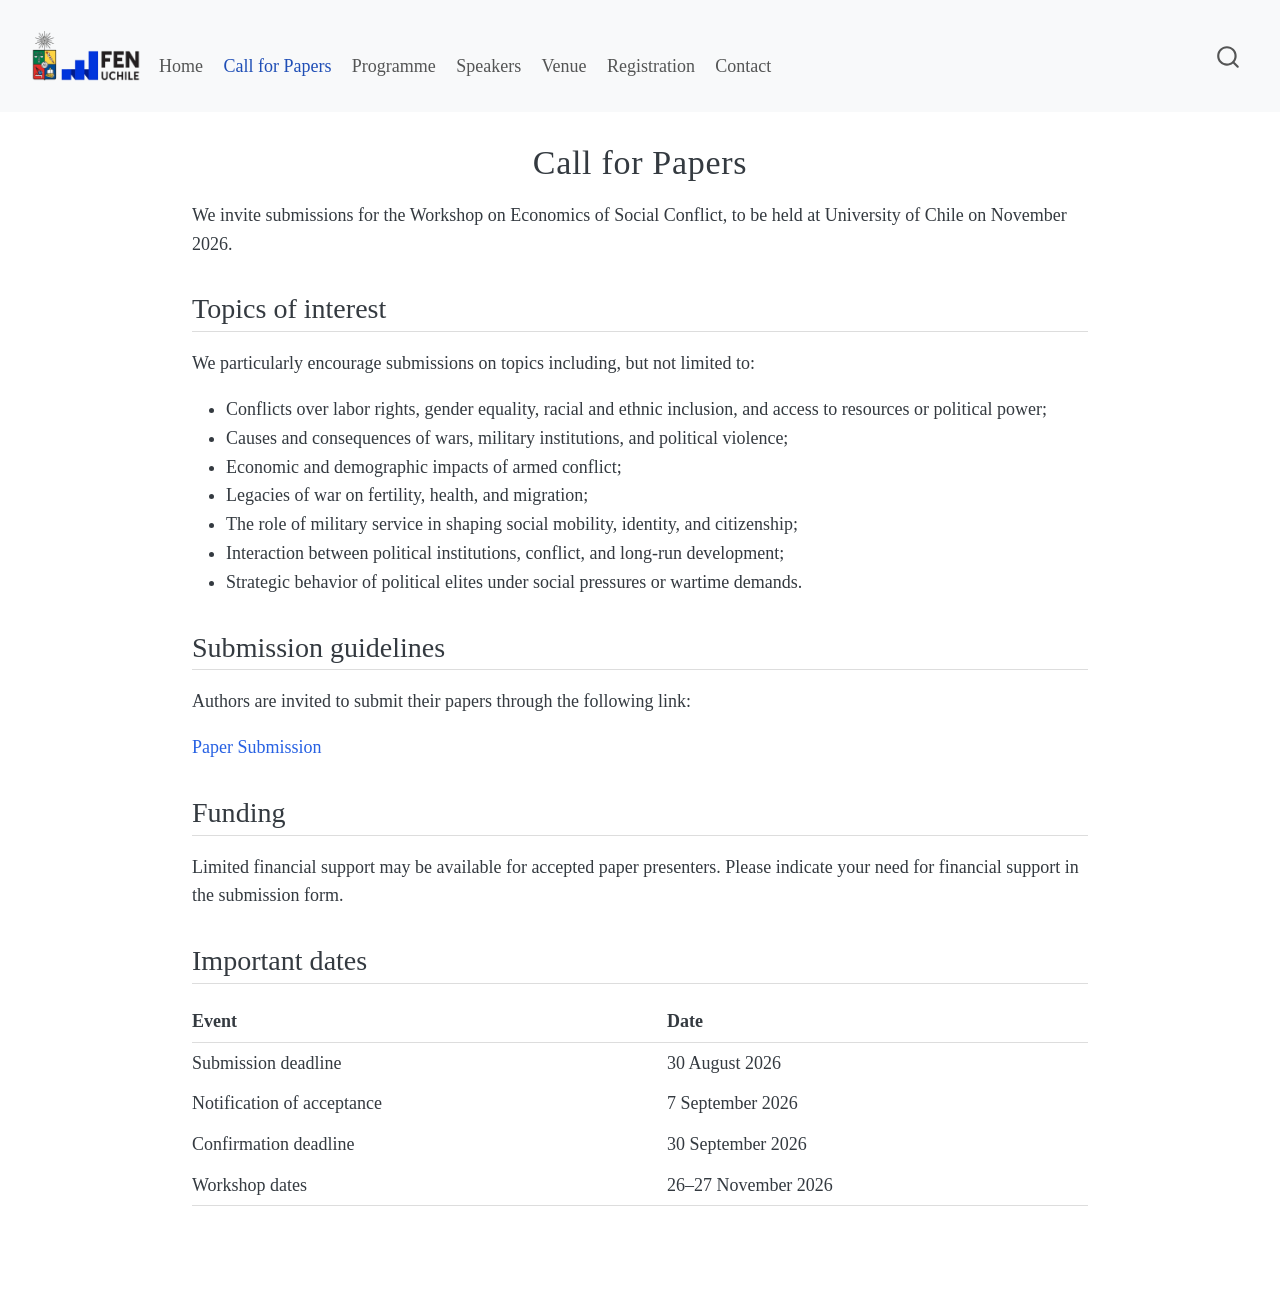
==== commit 325ceae9: "Add favicon" ====
--- a/docs/call-for-papers.html
+++ b/docs/call-for-papers.html
@@ -33,6 +33,7 @@
 <script src="site_libs/quarto-search/fuse.min.js"></script>
 <script src="site_libs/quarto-search/quarto-search.js"></script>
 <meta name="quarto:offset" content="./">
+<link href="./images/favicon.png" rel="icon" type="image/png">
 <script src="site_libs/quarto-html/quarto.js" type="module"></script>
 <script src="site_libs/quarto-html/tabsets/tabsets.js" type="module"></script>
 <script src="site_libs/quarto-html/popper.min.js"></script>
--- a/docs/styles.css
+++ b/docs/styles.css
@@ -27,7 +27,7 @@
 }
 
 .navbar-title {
-  font-size: 1.2rem;
+  font-size: 1.3rem;
   letter-spacing: 0.5px;
 }
 
@@ -156,8 +156,14 @@
 
 .navbar-brand img,
 .navbar-logo {
-  max-height: 55px;
+  max-height: 50px;
   width: auto;
+}
+
+.navbar {
+  padding-top: 0 !important;
+  padding-bottom: 0 !important;
+  min-height: 0 !important;
 }
 
 /* Vertically align navbar links with the logo */
@@ -171,4 +177,46 @@
   padding-top: 0;
   padding-bottom: 0;
   transform: translateY(10px);
+}
+
+/* Smaller navbar on phones and tablets */
+@media (max-width: 768px) {
+  .navbar {
+    padding-top: 0 !important;
+    padding-bottom: 0 !important;
+    min-height: 0 !important;
+  }
+
+  .navbar .container-fluid,
+  .navbar .navbar-container {
+    padding-top: 0 !important;
+    padding-bottom: 0 !important;
+    min-height: 0 !important;
+  }
+
+  .navbar .navbar-brand {
+    padding-top: 0 !important;
+    padding-bottom: 0 !important;
+    margin-top: 0 !important;
+    margin-bottom: 0 !important;
+  }
+
+  .navbar .navbar-brand img {
+    max-height: 38px !important;
+    width: auto;
+    margin-top: 0 !important;
+    margin-bottom: 0 !important;
+  }
+
+  .navbar-toggler {
+    padding: 0.15rem 0.35rem !important;
+    font-size: 0.85rem !important;
+  }
+
+  .navbar .nav-link {
+    padding-top: 0.15rem !important;
+    padding-bottom: 0.15rem !important;
+    line-height: 1.1;
+    font-size: 1rem;
+  }
 }
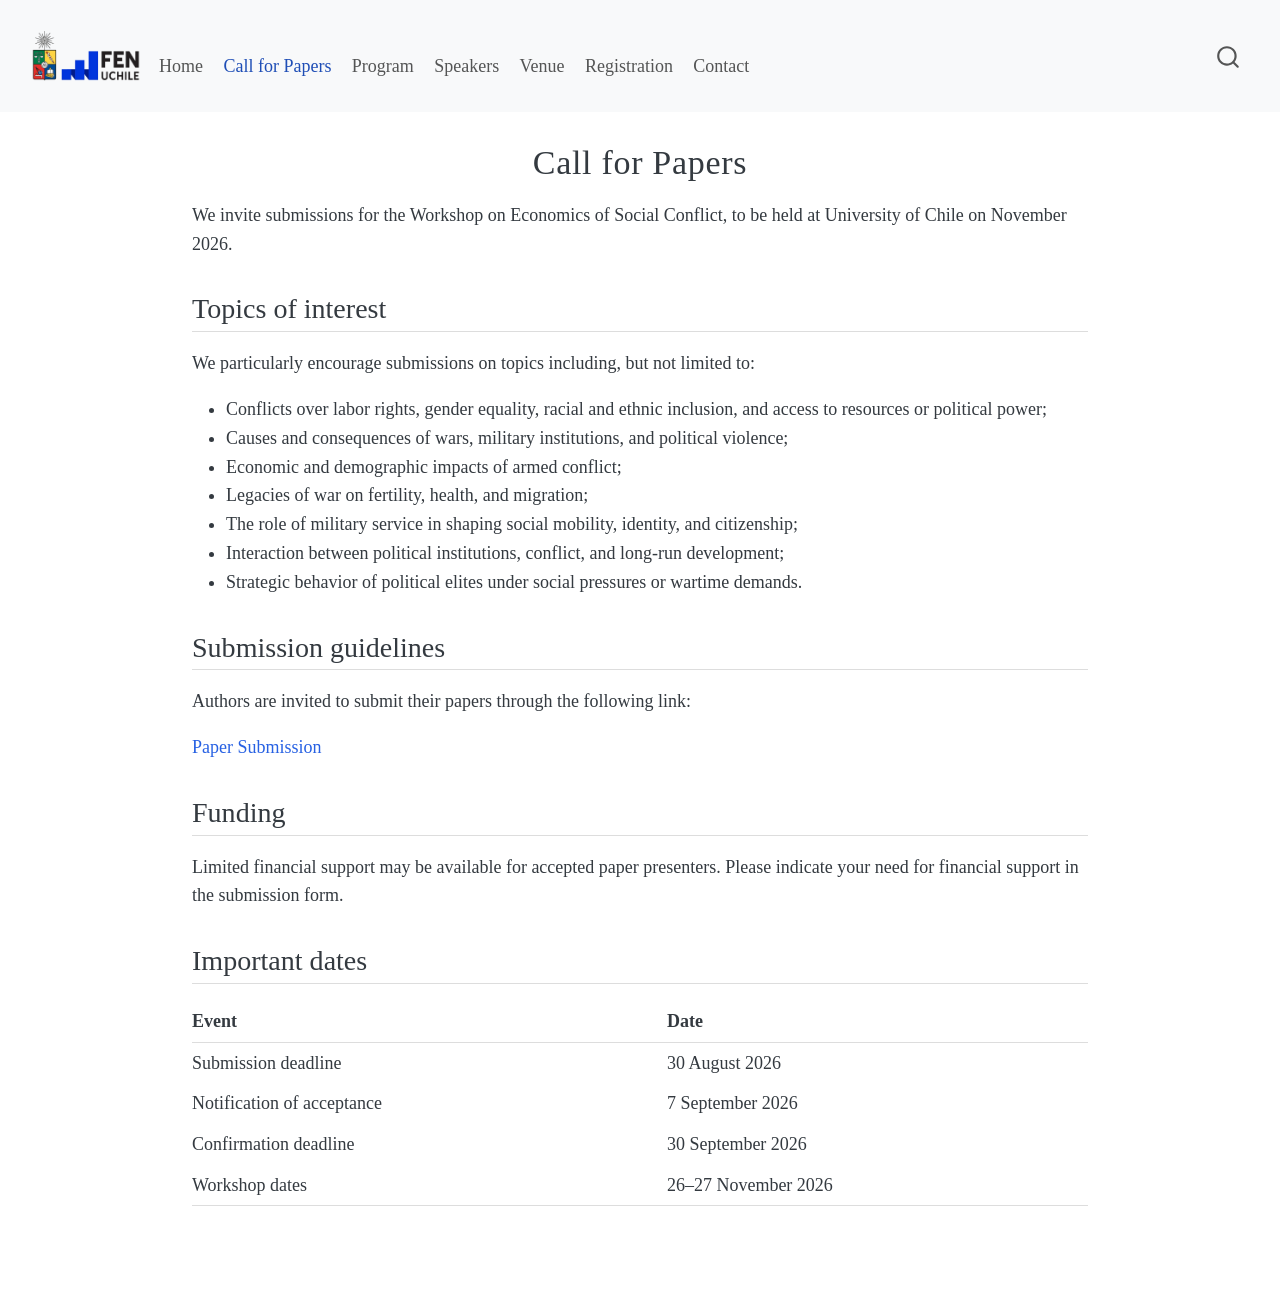
==== commit 34eb3f24: "Use American English Program and clarify dinner invitation" ====
--- a/docs/call-for-papers.html
+++ b/docs/call-for-papers.html
@@ -38,7 +38,6 @@
 <script src="site_libs/quarto-html/tabsets/tabsets.js" type="module"></script>
 <script src="site_libs/quarto-html/popper.min.js"></script>
 <script src="site_libs/quarto-html/tippy.umd.min.js"></script>
-<script src="site_libs/quarto-html/anchor.min.js"></script>
 <link href="site_libs/quarto-html/tippy.css" rel="stylesheet">
 <link href="site_libs/quarto-html/quarto-syntax-highlighting-15634bcf2e68342d4ad2dfa704d543f6.css" rel="stylesheet" id="quarto-text-highlighting-styles">
 <script src="site_libs/bootstrap/bootstrap.min.js"></script>
@@ -104,7 +103,7 @@
   </li>  
   <li class="nav-item">
     <a class="nav-link" href="./programme.html"> 
-<span class="menu-text">Programme</span></a>
+<span class="menu-text">Program</span></a>
   </li>  
   <li class="nav-item">
     <a class="nav-link" href="./speakers.html"> 
@@ -158,7 +157,7 @@
 
 <p>We invite submissions for the Workshop on Economics of Social Conflict, to be held at University of Chile on November 2026.</p>
 <section id="topics-of-interest" class="level2">
-<h2 class="anchored" data-anchor-id="topics-of-interest">Topics of interest</h2>
+<h2 data-anchor-id="topics-of-interest">Topics of interest</h2>
 <p>We particularly encourage submissions on topics including, but not limited to:</p>
 <ul>
 <li>Conflicts over labor rights, gender equality, racial and ethnic inclusion, and access to resources or political power;</li>
@@ -171,16 +170,16 @@
 </ul>
 </section>
 <section id="submission-guidelines" class="level2">
-<h2 class="anchored" data-anchor-id="submission-guidelines">Submission guidelines</h2>
+<h2 data-anchor-id="submission-guidelines">Submission guidelines</h2>
 <p>Authors are invited to submit their papers through the following link:</p>
 <p><a href="https://docs.google.com/forms/d/e/1FAIpQLSemsPAlK0nQ_QhdNoiLxHG3oli-oVkK5oGdV4VPwwL_C8TURw/viewform?usp=dialog" target="_blank">Paper Submission</a></p>
 </section>
 <section id="funding" class="level2">
-<h2 class="anchored" data-anchor-id="funding">Funding</h2>
+<h2 data-anchor-id="funding">Funding</h2>
 <p>Limited financial support may be available for accepted paper presenters. Please indicate your need for financial support in the submission form.</p>
 </section>
 <section id="important-dates" class="level2">
-<h2 class="anchored" data-anchor-id="important-dates">Important dates</h2>
+<h2 data-anchor-id="important-dates">Important dates</h2>
 <table class="important-dates-table">
 <thead>
 <tr>
@@ -232,15 +231,12 @@
 </section>
 
 </main> <!-- /main -->
+<!-- Cloudflare Web Analytics -->
+<script type="module" src="https://static.cloudflareinsights.com/beacon.min.js" data-cf-beacon="{&quot;token&quot;: &quot;a20f8c8fcef94b28a784c61e05dfd6b4&quot;}">
+</script>
+<!-- End Cloudflare Web Analytics -->
 <script id="quarto-html-after-body" type="application/javascript">
   window.document.addEventListener("DOMContentLoaded", function (event) {
-    const icon = "";
-    const anchorJS = new window.AnchorJS();
-    anchorJS.options = {
-      placement: 'right',
-      icon: icon
-    };
-    anchorJS.add('.anchored');
     const isCodeAnnotation = (el) => {
       for (const clz of el.classList) {
         if (clz.startsWith('code-annotation-')) {                     
@@ -637,4 +633,4 @@
 
 
 
-</body></html>+</body></html>
